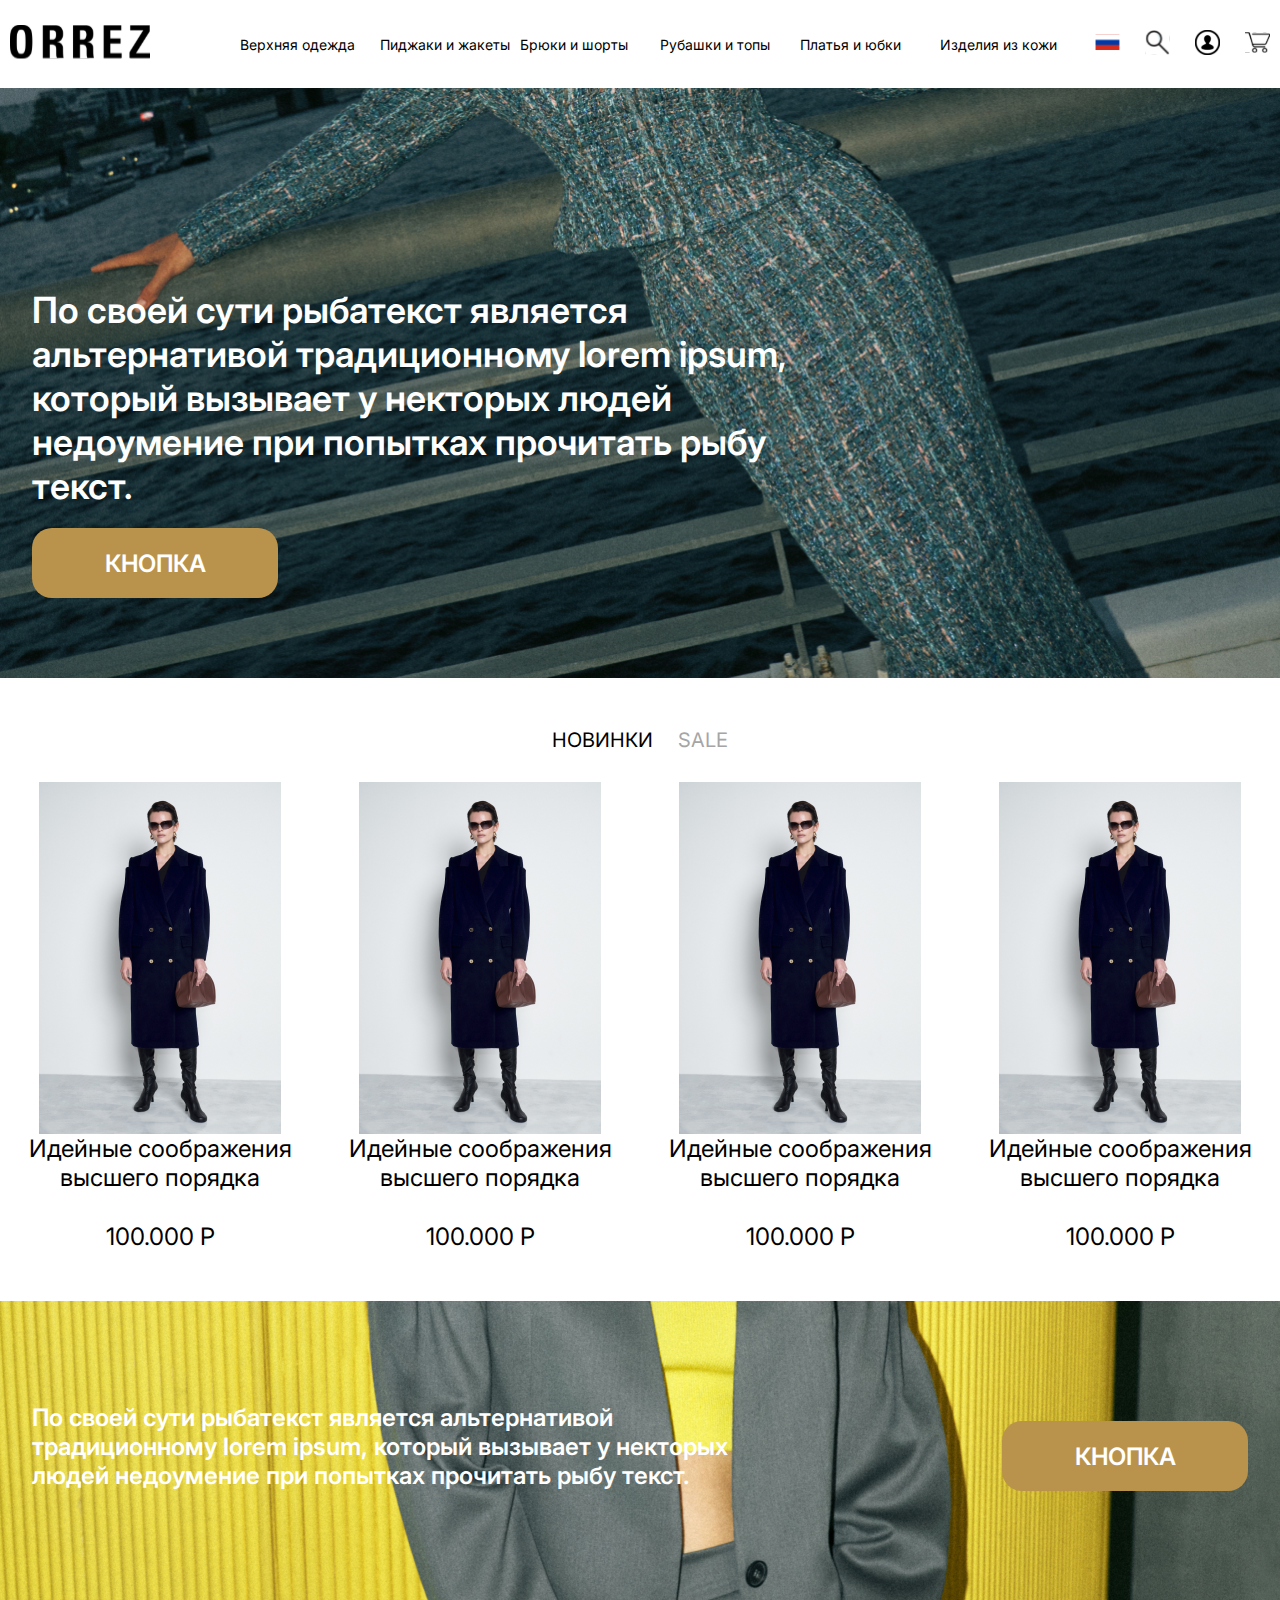
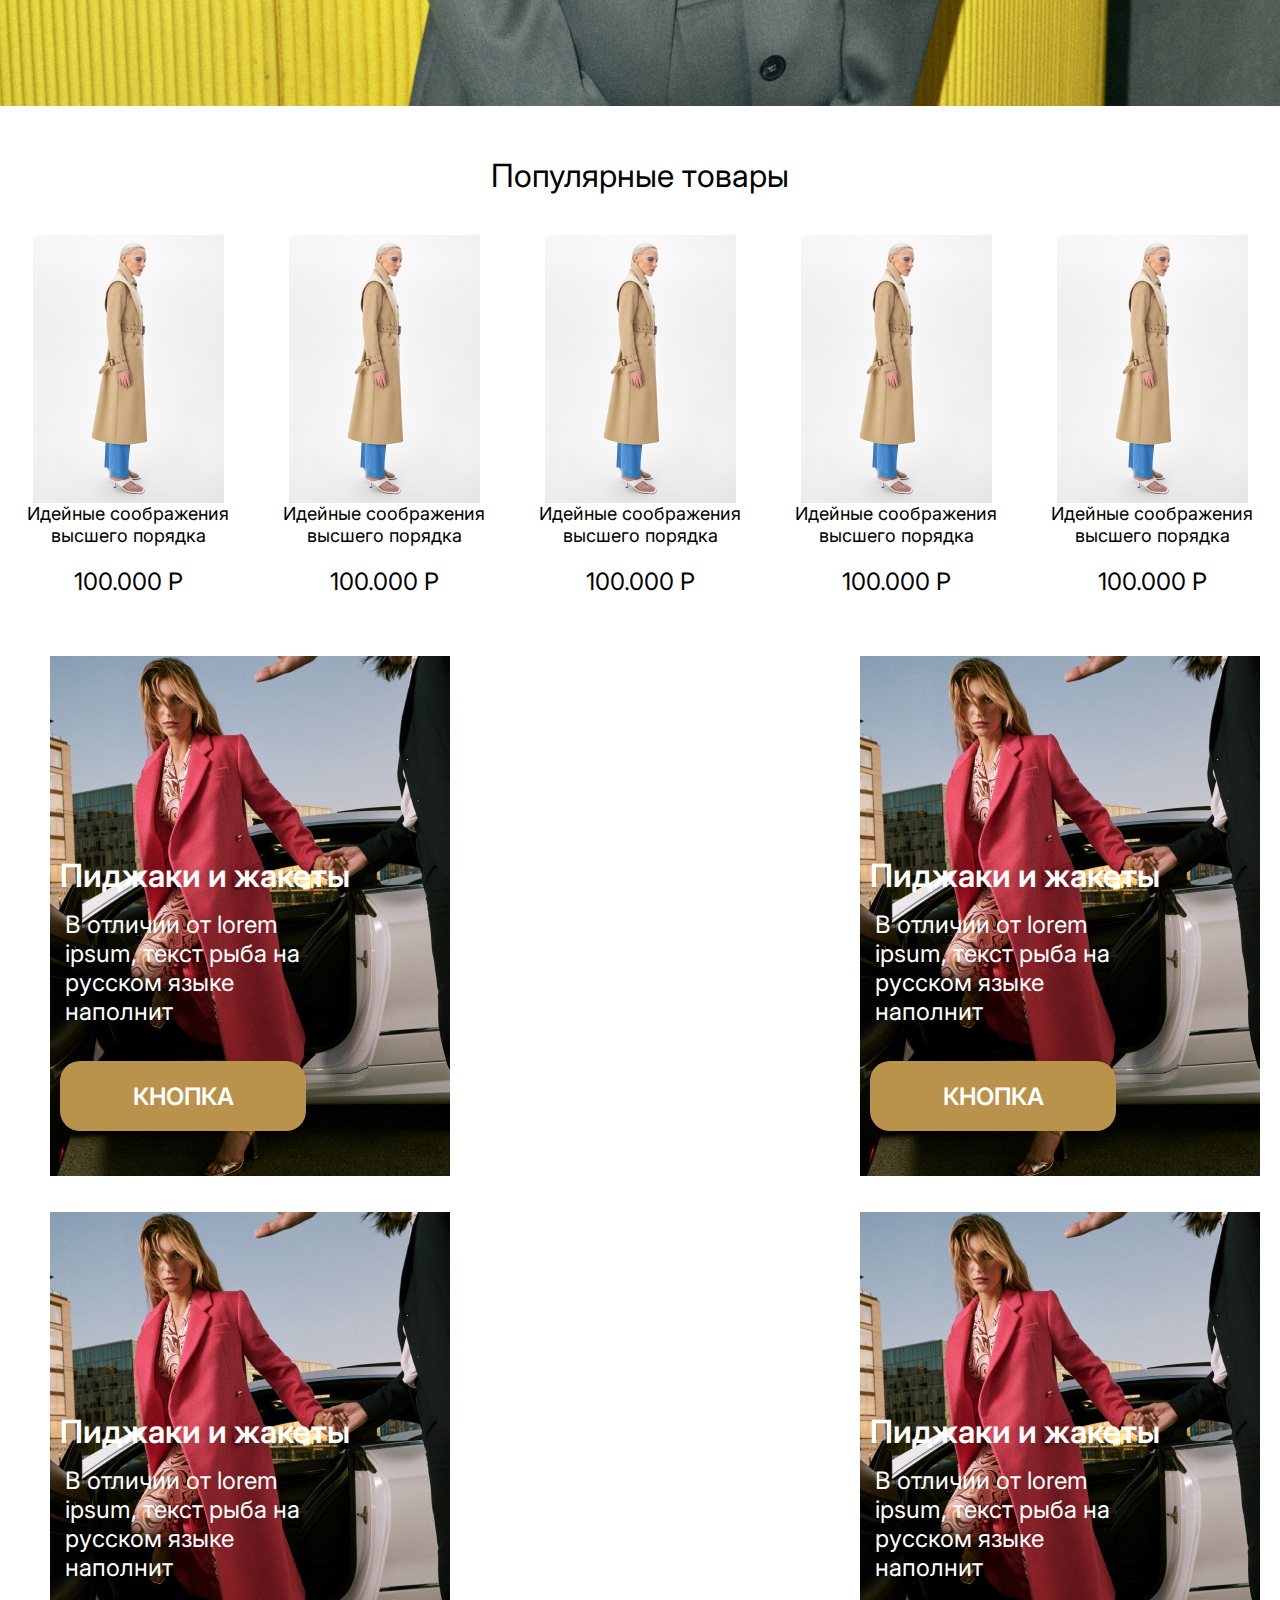
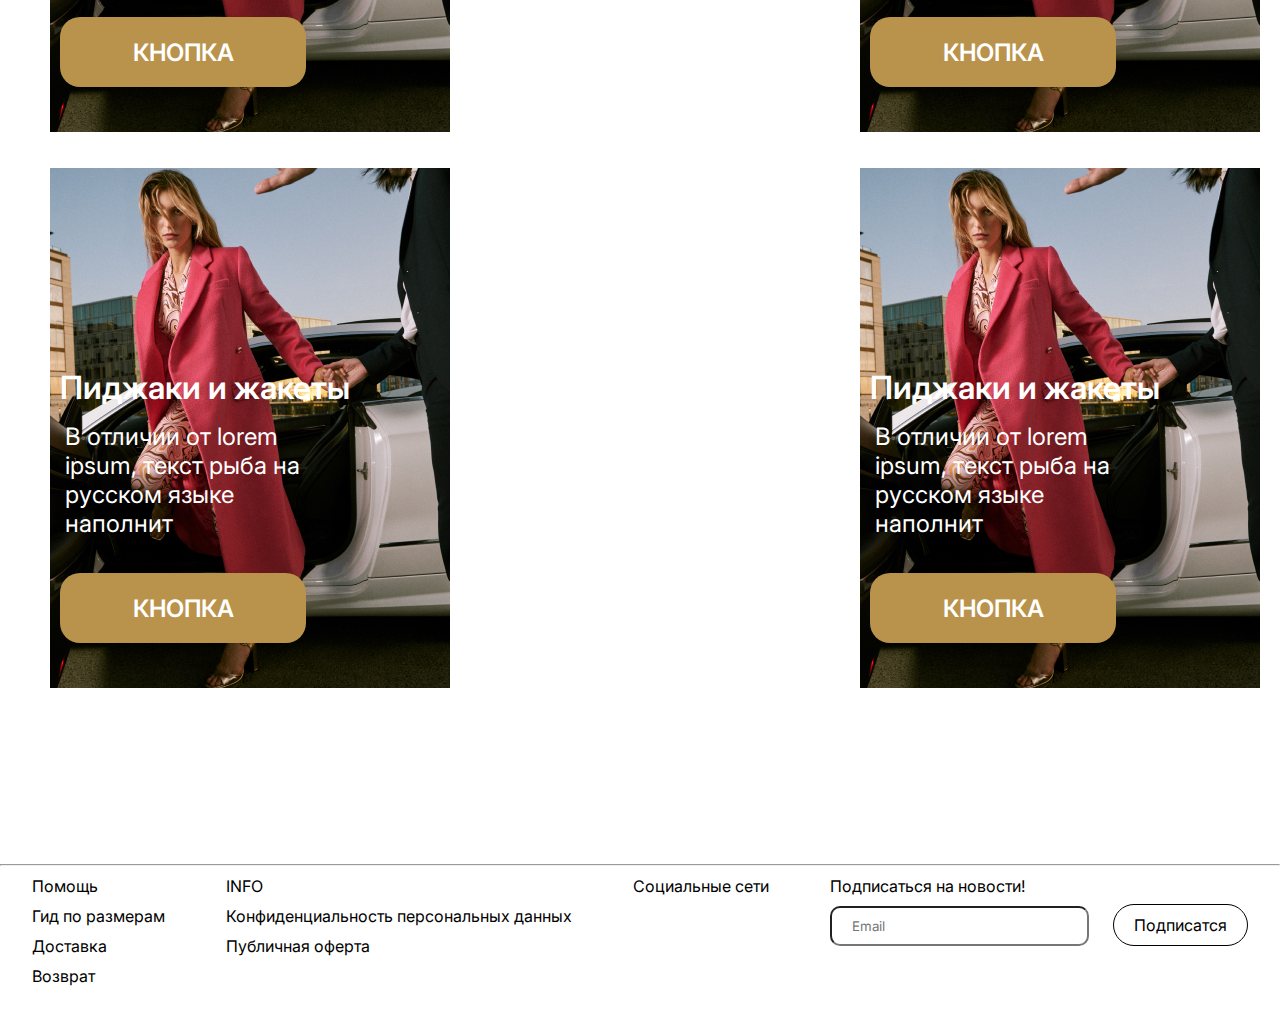
==== index.html @ cab346b0 "Add files via upload" ====
<!DOCTYPE html>
<html lang="en">

<head>
    <meta charset="UTF-8" />
    <meta http-equiv="X-UA-Compatible" content="IE=edge" />
    <meta name="viewport" content="width=device-width, initial-scale=1.0" />
    <link rel="preconnect" href="https://fonts.googleapis.com" />
    <link rel="preconnect" href="https://fonts.gstatic.com" crossorigin />
    <link href="https://fonts.googleapis.com/css2?family=Inter:wght@400;500;700;900&display=swap" rel="stylesheet" />
    <link rel="stylesheet" href="css/index.css" />
    <title>Frame 2</title>
</head>

<body>
    <header>
        <div class="header-container">
            <div class="header-flex">
                <nav>
                    <a class="nav-logo" href="index.html">
                        <img src="img/index/logo.svg" alt="" class="logo" />
                    </a>
                    <a class="nav-links" href="last.html">Верхняя одежда</a>
                    <a class="nav-links" href="last.html">Пиджаки и жакеты</a>
                    <a class="nav-links" href="last.html">Брюки и шорты</a>
                    <a class="nav-links" href="last.html">Рубашки и топы</a>
                    <a class="nav-links" href="last.html">Платья и юбки</a>
                    <a class="nav-links" href="last.html">Изделия из кожи</a>
                    <div class="nav-imgs">
                        <a><img src="img/index/language.svg" alt="" style="margin-left: 25px" /></a>
                        <a href="guide.html"> <img src="img/index/search.svg" alt="" /></a>
                        <a href="signin.html"> <img src="img/index/acount.svg" alt="" /></a>
                        <a href="store.html"><img src="img/index/store.svg" alt="" /></a>
                    </div>
                </nav>
            </div>
        </div>
        <div class="background">
            <div class="background-container">
                <div class="background-title">
                    По своей сути рыбатекст является альтернативой традиционному lorem ipsum, который вызывает у некторых людей недоумение при попытках прочитать рыбу текст.
                </div>
                <a href="tab.html"><button class="background-btn">КНОПКА</button></a>
            </div>
        </div>
    </header>
    <section class="sales">
        <div class="sales-container">
            <div class="sales-text">
                <a href="tab.html" style="color: #000;" class="sales-text-p1">НОВИНКИ</a>
                <a href="tab.html" class="sales-text-p2">SALE</a>
            </div>
            <div class="clothes-flex">
                <a class="clothes" href="tab.html">
                    <img src="img/index/clothe.png" alt="" />
                    <div class="clothes-text">Идейные соображения высшего порядка</div>
                    <div class="clothes-title">100.000 Р</div>
                </a>
                <a class="clothes" href="tab.html">
                    <img src="img/index/clothe.png" alt="" />
                    <div class="clothes-text">Идейные соображения высшего порядка</div>
                    <div class="clothes-title">100.000 Р</div>
                </a>
                <a class="clothes" href="tab.html">
                    <img src="img/index/clothe.png" alt="" />
                    <div class="clothes-text">Идейные соображения высшего порядка</div>
                    <div class="clothes-title">100.000 Р</div>
                </a>
                <a class="clothes" href="tab.html">
                    <img src="img/index/clothe.png" alt="" />
                    <div class="clothes-text">Идейные соображения высшего порядка</div>
                    <div class="clothes-title">100.000 Р</div>
                </a>
            </div>
        </div>
    </section>
    <section class="bed">
        <div class="bed-container">
            <div class="bed-flex">
                <div class="bed-text">
                    По своей сути рыбатекст является альтернативой традиционному lorem ipsum, который вызывает у некторых людей недоумение при попытках прочитать рыбу текст.
                </div>
                <a href="tab.html"><button class="background-btn">КНОПКА</button></a>
            </div>
        </div>
    </section>
    <section class="popular">
        <div class="popular-container">
            <div class="popular-flex">
                <div class="popular-title">Популярные товары</div>
                <div class="popular-cards">
                    <a href="tab.html" class="popular-card">
                        <img src="img/index/popular.png" alt="" />
                        <div class="popular-card-title">
                            Идейные соображения высшего порядка
                        </div>
                        <div class="popular-card-price">100.000 Р</div>
                    </a>
                    <a href="tab.html" class="popular-card">
                        <img src="img/index/popular.png" alt="" />
                        <div class="popular-card-title">
                            Идейные соображения высшего порядка
                        </div>
                        <div class="popular-card-price">100.000 Р</div>
                    </a>
                    <a href="tab.html" class="popular-card">
                        <img src="img/index/popular.png" alt="" />
                        <div class="popular-card-title">
                            Идейные соображения высшего порядка
                        </div>
                        <div class="popular-card-price">100.000 Р</div>
                    </a>
                    <a href="tab.html" class="popular-card">
                        <img src="img/index/popular.png" alt="" />
                        <div class="popular-card-title">
                            Идейные соображения высшего порядка
                        </div>
                        <div class="popular-card-price">100.000 Р</div>
                    </a>
                    <a href="tab.html" class="popular-card">
                        <img src="img/index/popular.png" alt="" />
                        <div class="popular-card-title">
                            Идейные соображения высшего порядка
                        </div>
                        <div class="popular-card-price">100.000 Р</div>
                    </a>
                </div>
            </div>
        </div>
    </section>
    <div class="jackets">
        <div class="jackets-container">
            <div class="jackets-flex">
                <a href="last.html" class="jackets-p1">
                    <div class="jackets-title">Пиджаки и жакеты</div>
                    <div class="jackets-text">
                        В отличии от lorem ipsum, текст рыба на русском языке наполнит
                    </div>
                    <button href="last.html" class="jackets-btn">КНОПКА</button>
                </a>
                <a href="last.html" class="jackets-p1">
                    <div class="jackets-title">Пиджаки и жакеты</div>
                    <div class="jackets-text">
                        В отличии от lorem ipsum, текст рыба на русском языке наполнит
                    </div>
                    <button href="last.html" class="jackets-btn">КНОПКА</button>
                </a>
                <a href="last.html" class="jackets-p1">
                    <div class="jackets-title">Пиджаки и жакеты</div>
                    <div class="jackets-text">
                        В отличии от lorem ipsum, текст рыба на русском языке наполнит
                    </div>
                    <button href="last.html" class="jackets-btn">КНОПКА</button>
                </a>
                <a href="last.html" class="jackets-p1">
                    <div class="jackets-title">Пиджаки и жакеты</div>
                    <div class="jackets-text">
                        В отличии от lorem ipsum, текст рыба на русском языке наполнит
                    </div>
                    <button href="last.html" class="jackets-btn">КНОПКА</button>
                </a>
                <a href="last.html" class="jackets-p1">
                    <div class="jackets-title">Пиджаки и жакеты</div>
                    <div class="jackets-text">
                        В отличии от lorem ipsum, текст рыба на русском языке наполнит
                    </div>
                    <button href="last.html" class="jackets-btn">КНОПКА</button>
                </a>
                <a href="last.html" class="jackets-p1">
                    <div class="jackets-title">Пиджаки и жакеты</div>
                    <div class="jackets-text">
                        В отличии от lorem ipsum, текст рыба на русском языке наполнит
                    </div>
                    <button href="last.html" class="jackets-btn">КНОПКА</button>
                </a>

            </div>
        </div>
    </div>

    <footer>
        <hr style="margin-bottom:10px;" />

        <div class="footer-container">
            <div class="footer-flex">
                <div class="help">
                    <a class="help-title" style="margin-top: 10px;color: #000;">Помощь</a>
                    <a href="guide.html" class="gid" style="margin-top: 10px;">Гид по размерам</a>
                    <div class="deliver" style="margin-top: 10px;">Доставка</div>
                    <div class="giveback" style="margin-top: 10px;">Возврат</div>


                </div>
                <div class="info">
                    <div class="info-title style=" margin-top: 10px; "">INFO</div>
                    <div class="conf" style="margin-top: 10px;">Конфиденциальность персональных данных</div>
                    <div class="offer" style="margin-top: 10px;">Публичная оферта</div>
                </div>
                <div class="medias">
                    <a class="medias-title" style="color: #000;" href="map.html">Социальные сети</a>
                </div>
                <div class="subscribe">
                    <a href="map.html" class="subcribe-title" style="color: #000;">Подписаться на новости!</a>
                    <div class="but">
                        <input type="text" class="subscribe-inp" placeholder="Email" />
                        <a href="map.html" class="subscribe-btn">Подписатся</a>
                    </div>
                </div>
            </div>
        </div>
    </footer>
</body>

</html>
---- css/index.css ----
* {
    margin: 0;
    padding: 0;
    box-sizing: border-box;
    font-family: "Inter", sans-serif;
}

a {
    text-decoration: none;
}

header {
    margin-top: 15px;
}

nav {
    display: flex;
    align-items: center;
    margin: auto;
    justify-content: space-between;
    padding: 10px;
}

.nav-imgs img {
    width: 25px;
    height: 25px;
}

.gid {
    color: #000;
    display: block;
}

.bed {
    min-height: 405px;
}

.nav-logo {
    margin-right: 80px;
}

.nav-links {
    margin-left: 10px;
    font-style: normal;
    font-weight: 400;
    font-size: 14px;
    line-height: 19px;
    color: #000000;
    width: 135px;
}

.nav-imgs {
    display: flex;
    justify-content: center;
    align-items: center;
}

.nav-imgs img {
    margin-left: 25px;
}

.background {
    margin-top: 15px;
    background-image: url(/img/index/backgorund.png);
    background-position: left top;
    padding-bottom: 100px;
    background-repeat: no-repeat;
    background-size: cover;
    height: 590px;
}

.background-container {
    max-width: 95%;
    margin: auto;
}

.background-title {
    padding-top: 200px;
    font-style: normal;
    font-weight: 600;
    font-size: 36px;
    width: 763px;
    line-height: 44px;
    color: #ffffff;
}

.background-btn {
    width: 246px;
    background: #b9934c;
    -moz-border-radius: 20px;
    -webkit-border-radius: 20px;
    -khtml-border-radius: 20px;
    border-radius: 20px;
    behavior: url(border-radius.htc);
    height: 70px;
    font-style: normal;
    font-weight: 600;
    font-size: 24px;
    line-height: 29px;
    margin-top: 20px;
    color: #ffffff;
    border: none;
    cursor: pointer;
}

.sales {
    margin-top: 50px;
}

.sales-container {}

.clothes-flex {
    display: flex;
    align-items: center;
}

.sales-text {
    display: flex;
    justify-content: center;
    align-items: center;
    margin-bottom: 30px;
}

.sales-text-p1 {
    margin-right: 25px;
    font-style: normal;
    font-weight: 400;
    font-size: 20px;
    line-height: 24px;
    color: #000000;
}

.sales-text-p2 {
    font-style: normal;
    font-weight: 400;
    font-size: 20px;
    line-height: 24px;
    color: #a5a5a5;
}

.clothes {
    display: flex;
    flex-direction: column;
    justify-content: space-between;
}

.clothes img {
    max-width: 242px;
    max-height: 352px;
    margin: auto;
}

.clothes-text {
    font-style: normal;
    font-weight: 400;
    font-size: 24px;
    line-height: 29px;
    text-align: center;
    color: #000000;
}

.clothes-title {
    font-style: normal;
    font-weight: 400;
    font-size: 24px;
    line-height: 29px;
    text-align: center;
    color: #000000;
    margin-top: 30px;
}

.bed {
    margin-top: 50px;
    background-image: url(/img/index/bed.png);
    background-position: center;
    background-repeat: no-repeat;
    padding-bottom: 120px;
    background-size: cover;
}

.bed-container {
    width: 95%;
    margin: auto;
}

.bed-flex {
    display: flex;
    justify-content: space-between;
    align-items: center;
    padding-top: 100px;
}

.bed-text {
    font-style: normal;
    font-weight: 600;
    font-size: 24px;
    line-height: 29px;
    color: #ffffff;
    width: 763px;
}

.popular {
    margin-top: 50px;
}

.popular-title {
    font-style: normal;
    font-weight: 400;
    font-size: 32px;
    line-height: 39px;
    text-align: center;
    color: #000000;
}

.popular-container {
    margin: auto;
}

.popular-cards {
    display: flex;
    justify-content: center;
    margin-top: 30px;
}

.popular-card {
    padding: 10px;
    display: flex;
    flex-direction: column;
}

.popular-card img {
    width: 191px;
    margin: auto;
    height: 268px;
}

.popular-card-title {
    font-style: normal;
    font-weight: 400;
    font-size: 18px;
    line-height: 22px;
    text-align: center;
    color: #000000;
}

.popular-card-price {
    font-style: normal;
    font-weight: 400;
    font-size: 24px;
    line-height: 29px;
    text-align: center;
    color: #000000;
    margin-top: 20px;
}

.jackets {
    margin-top: 30px;
}

.jackets-container {
    max-width: 1920px;
    margin: auto;
}

.jackets-flex {
    display: flex;
    justify-content: space-between;
    flex-wrap: wrap;
    padding: 20px;
}

.jackets-p1 {
    background-image: url(/img/index/jackets.png);
    width: 400px;
    height: 556px;
    background-repeat: no-repeat;
    margin-left: 30px;
}

.jackets-title {
    font-style: normal;
    font-weight: 600;
    font-size: 32px;
    line-height: 39px;
    color: #ffffff;
    padding-top: 200px;
    padding-left: 10px;
}

.jackets-text {
    font-style: normal;
    font-weight: 400;
    font-size: 24px;
    line-height: 29px;
    color: #ffffff;
    width: 306px;
    padding: 15px;
}

.jackets-btn {
    width: 246px;
    background: #b9934c;
    -moz-border-radius: 20px;
    -webkit-border-radius: 20px;
    -khtml-border-radius: 20px;
    border-radius: 20px;
    behavior: url(border-radius.htc);
    height: 70px;
    font-style: normal;
    font-weight: 600;
    font-size: 24px;
    line-height: 29px;
    margin-top: 20px;
    color: #ffffff;
    border: none;
    cursor: pointer;
    margin-left: 10px;
}

footer {
    margin-top: 120px;
    margin-bottom: 50px;
}

.footer-container {
    margin: auto;
    width: 95%;
}

.footer-flex {
    display: flex;
    justify-content: space-between;
}

.subscribe-inp {
    margin-top: 10px;
    -moz-border-radius: 10px;
    -webkit-border-radius: 10px;
    -khtml-border-radius: 10px;
    border-radius: 10px;
    behavior: url(border-radius.htc);
    padding: 10px 20px;
}

.subscribe-btn {
    font-style: normal;
    font-weight: 400;
    font-size: 16px;
    line-height: 19px;
    color: #000000;
    background: #ffffff;
    border: 1px solid #000000;
    box-sizing: border-box;
    -moz-border-radius: 30px;
    -webkit-border-radius: 30px;
    -khtml-border-radius: 30px;
    border-radius: 30px;
    behavior: url(border-radius.htc);
    padding: 10px 20px;
    cursor: pointer;
    margin-left: 20px;
}
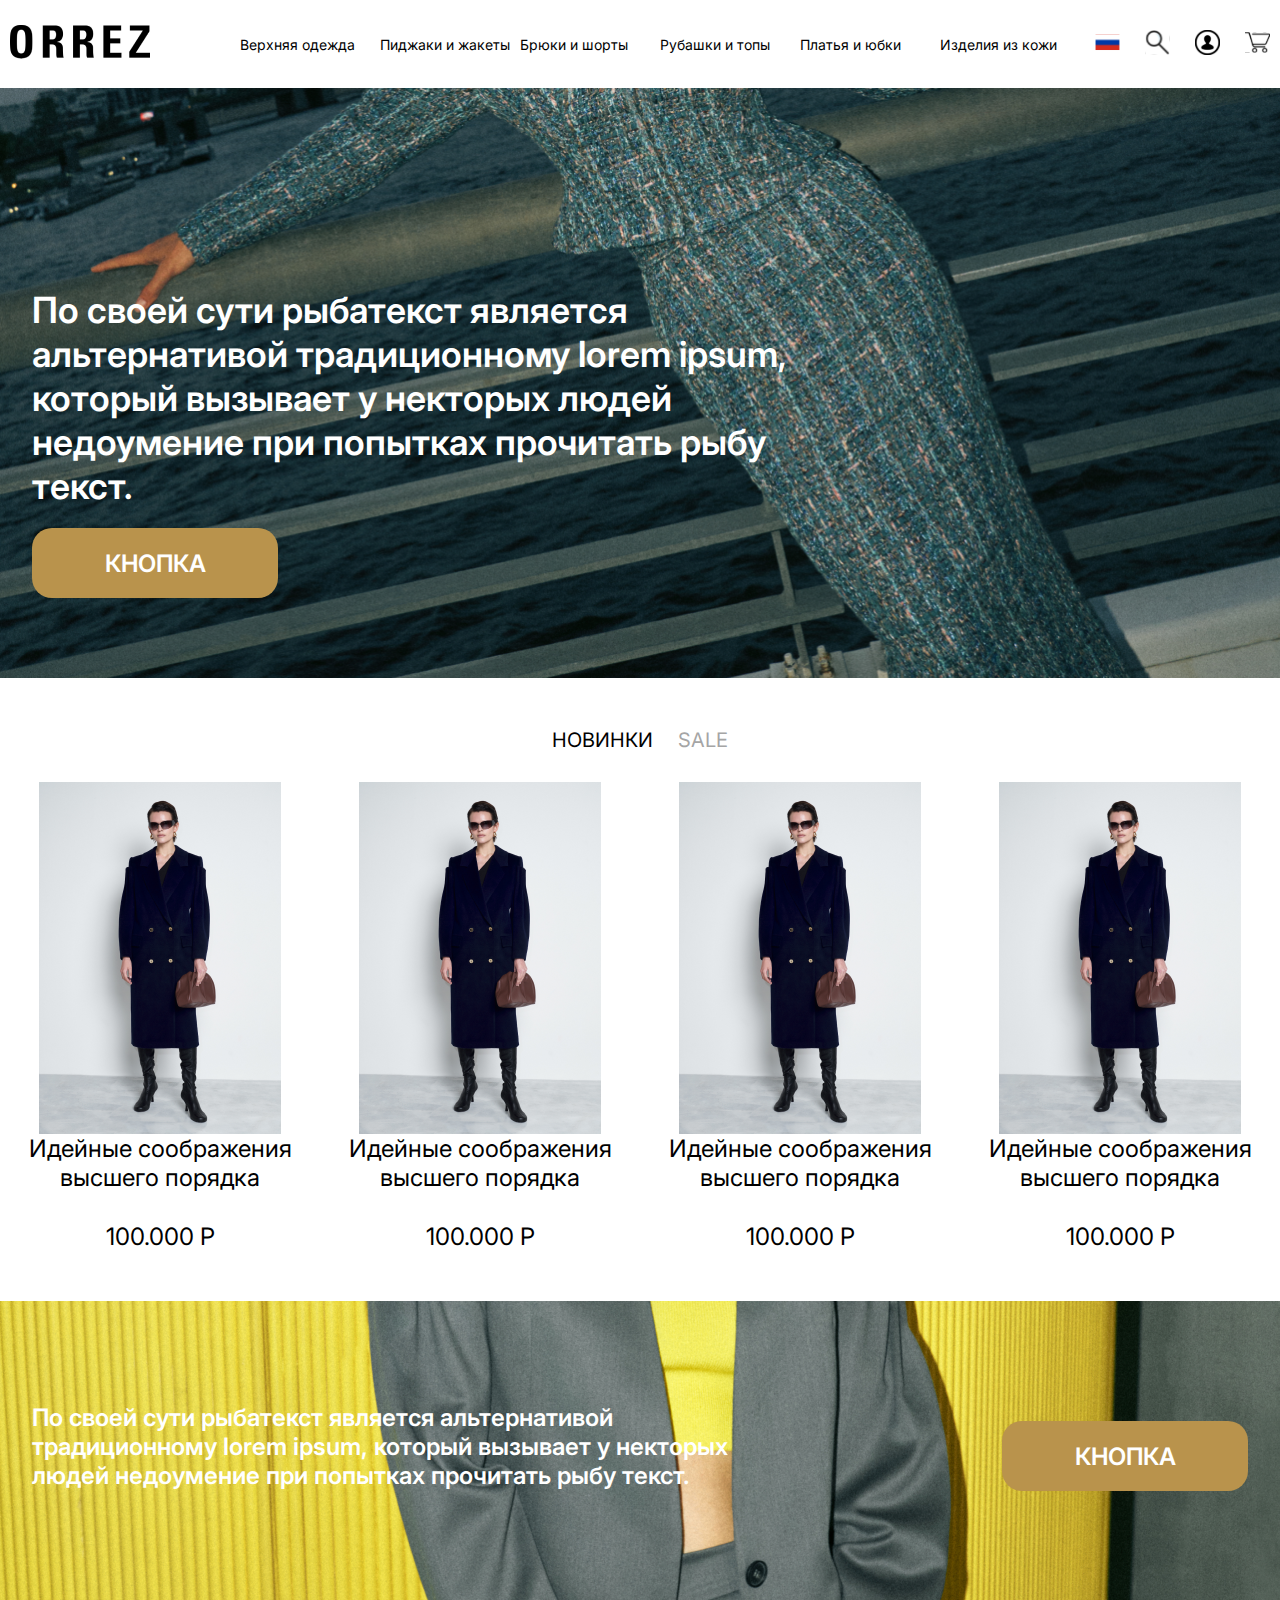
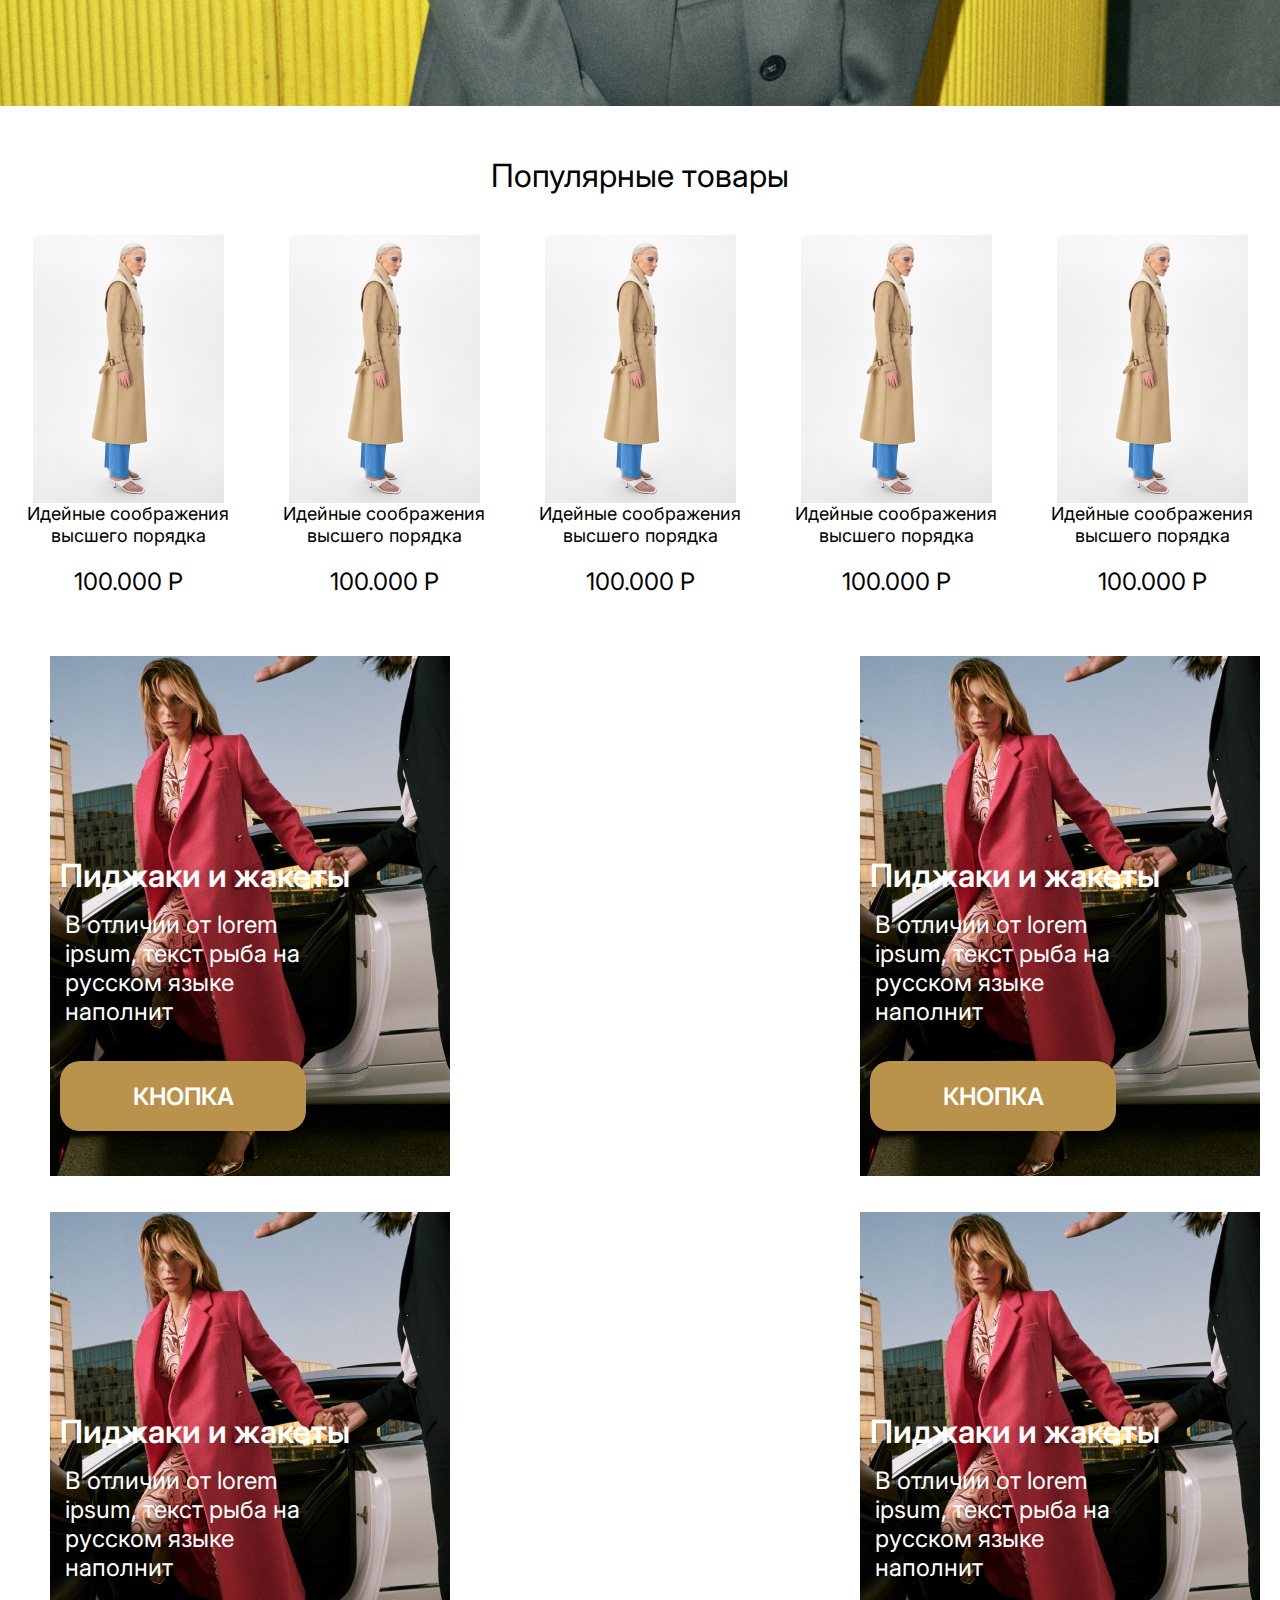
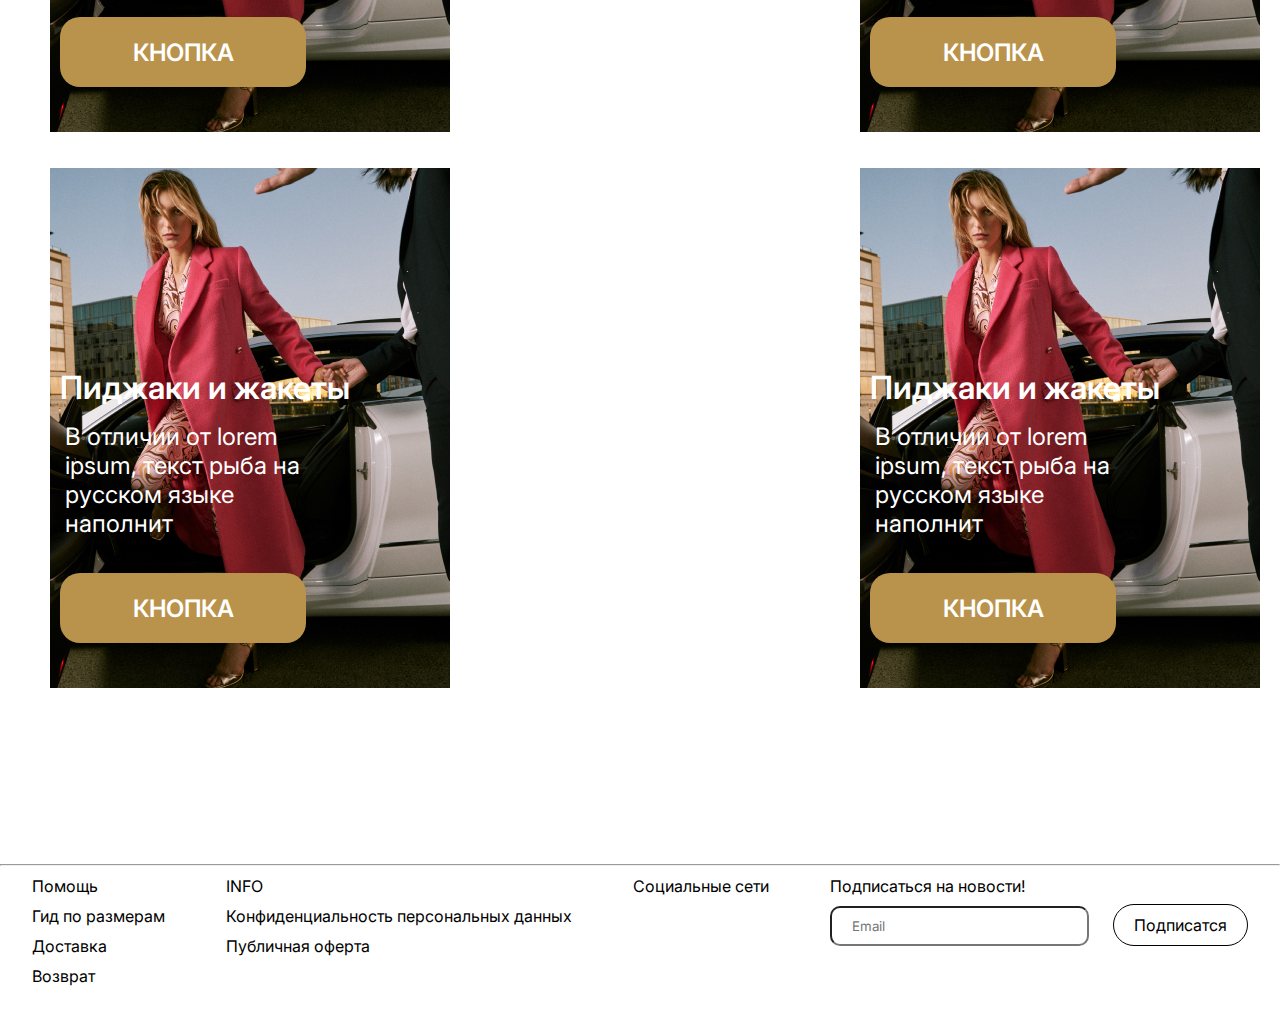
==== commit b41a5c51: "Add files via upload" ====
--- a/index.html
+++ b/index.html
@@ -18,7 +18,7 @@
             <div class="header-flex">
                 <nav>
                     <a class="nav-logo" href="index.html">
-                        <img src="img/index/logo.svg" alt="" class="logo" />
+                        <img src="img/index/logo.png" alt="" class="logo" />
                     </a>
                     <a class="nav-links" href="last.html">Верхняя одежда</a>
                     <a class="nav-links" href="last.html">Пиджаки и жакеты</a>
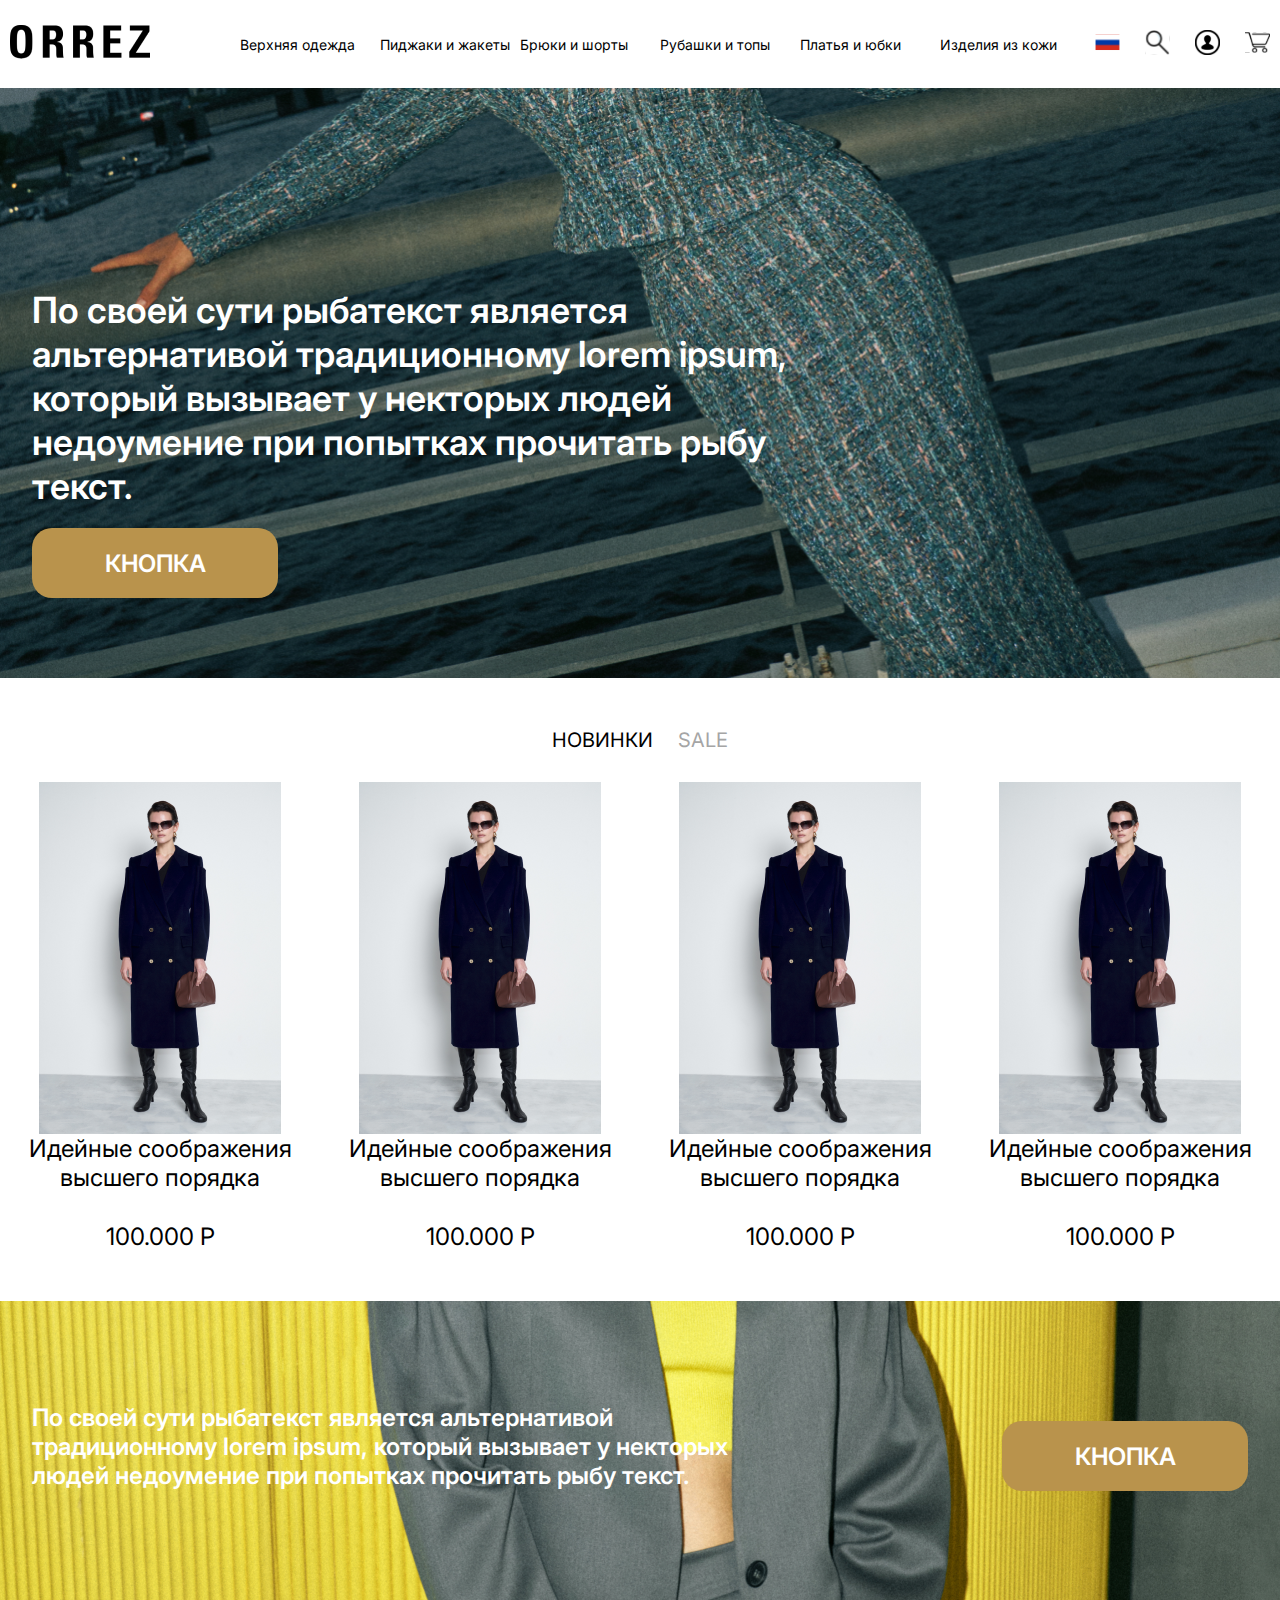
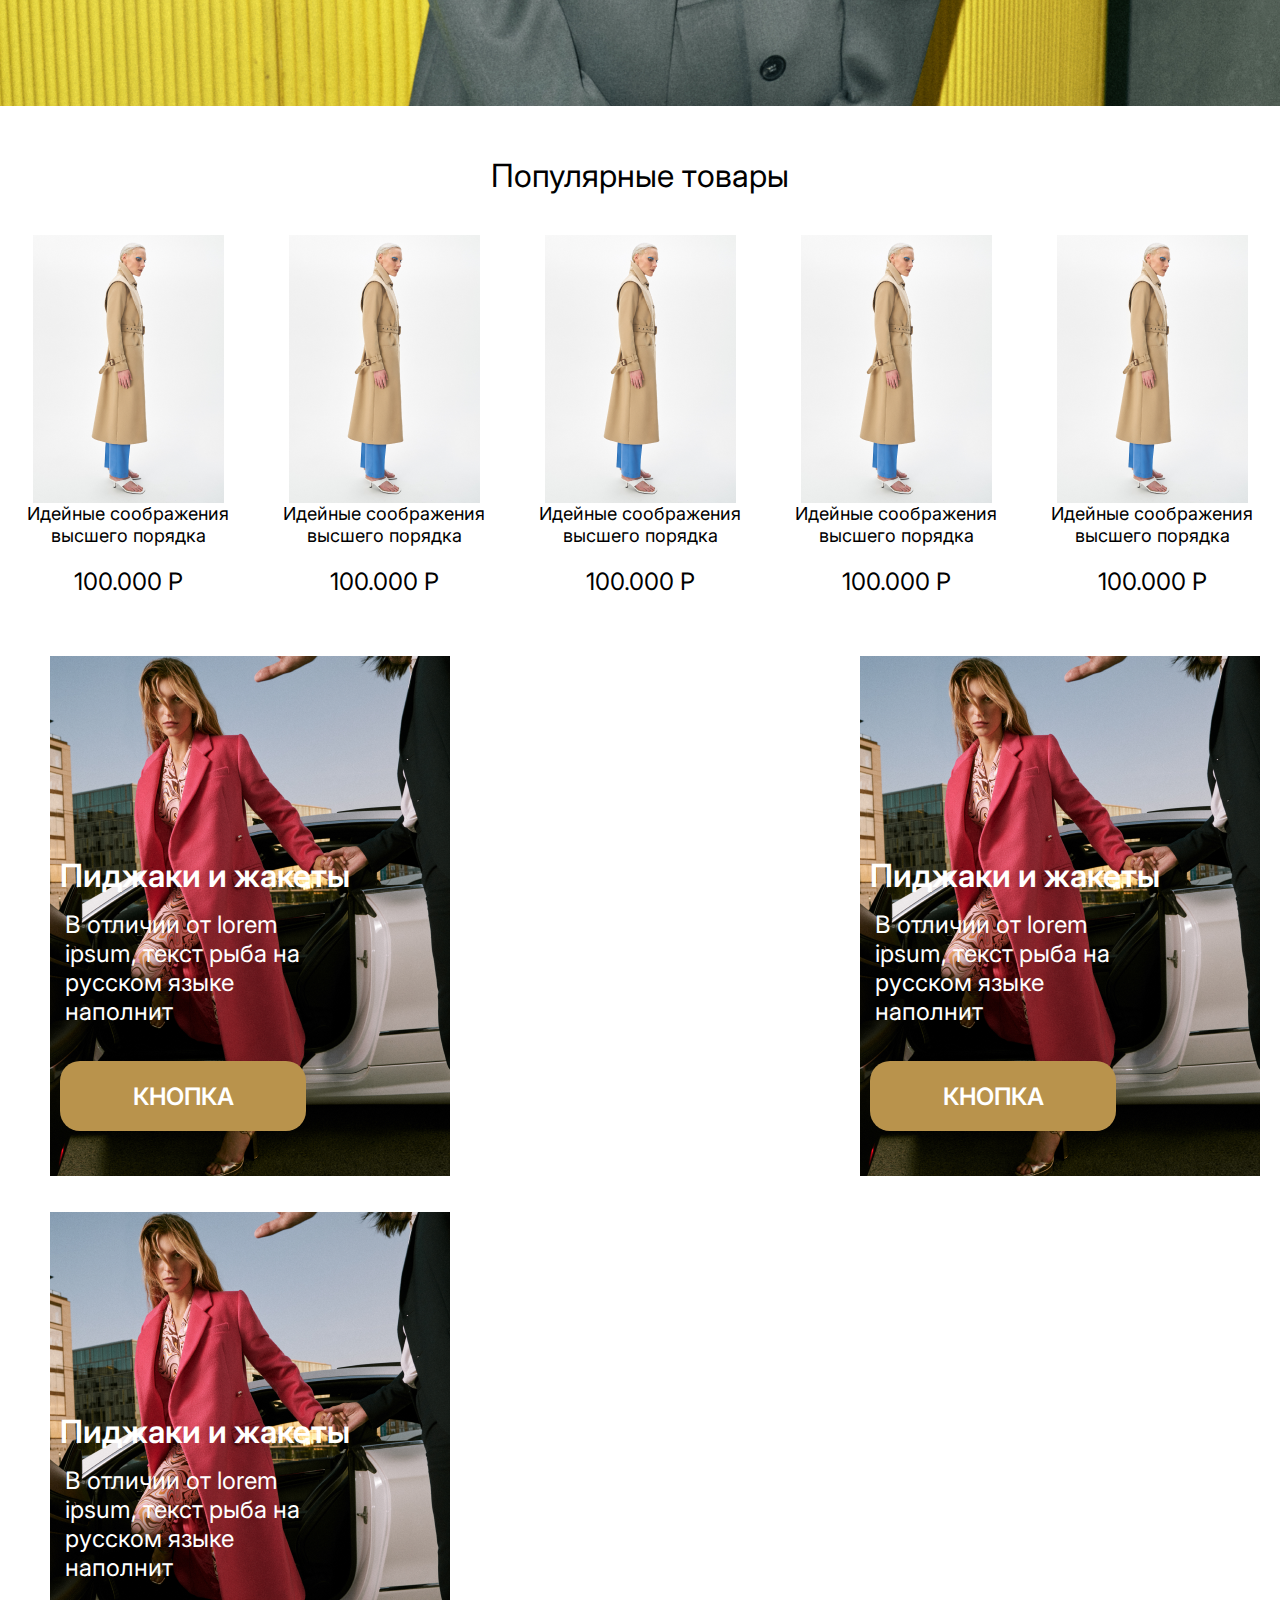
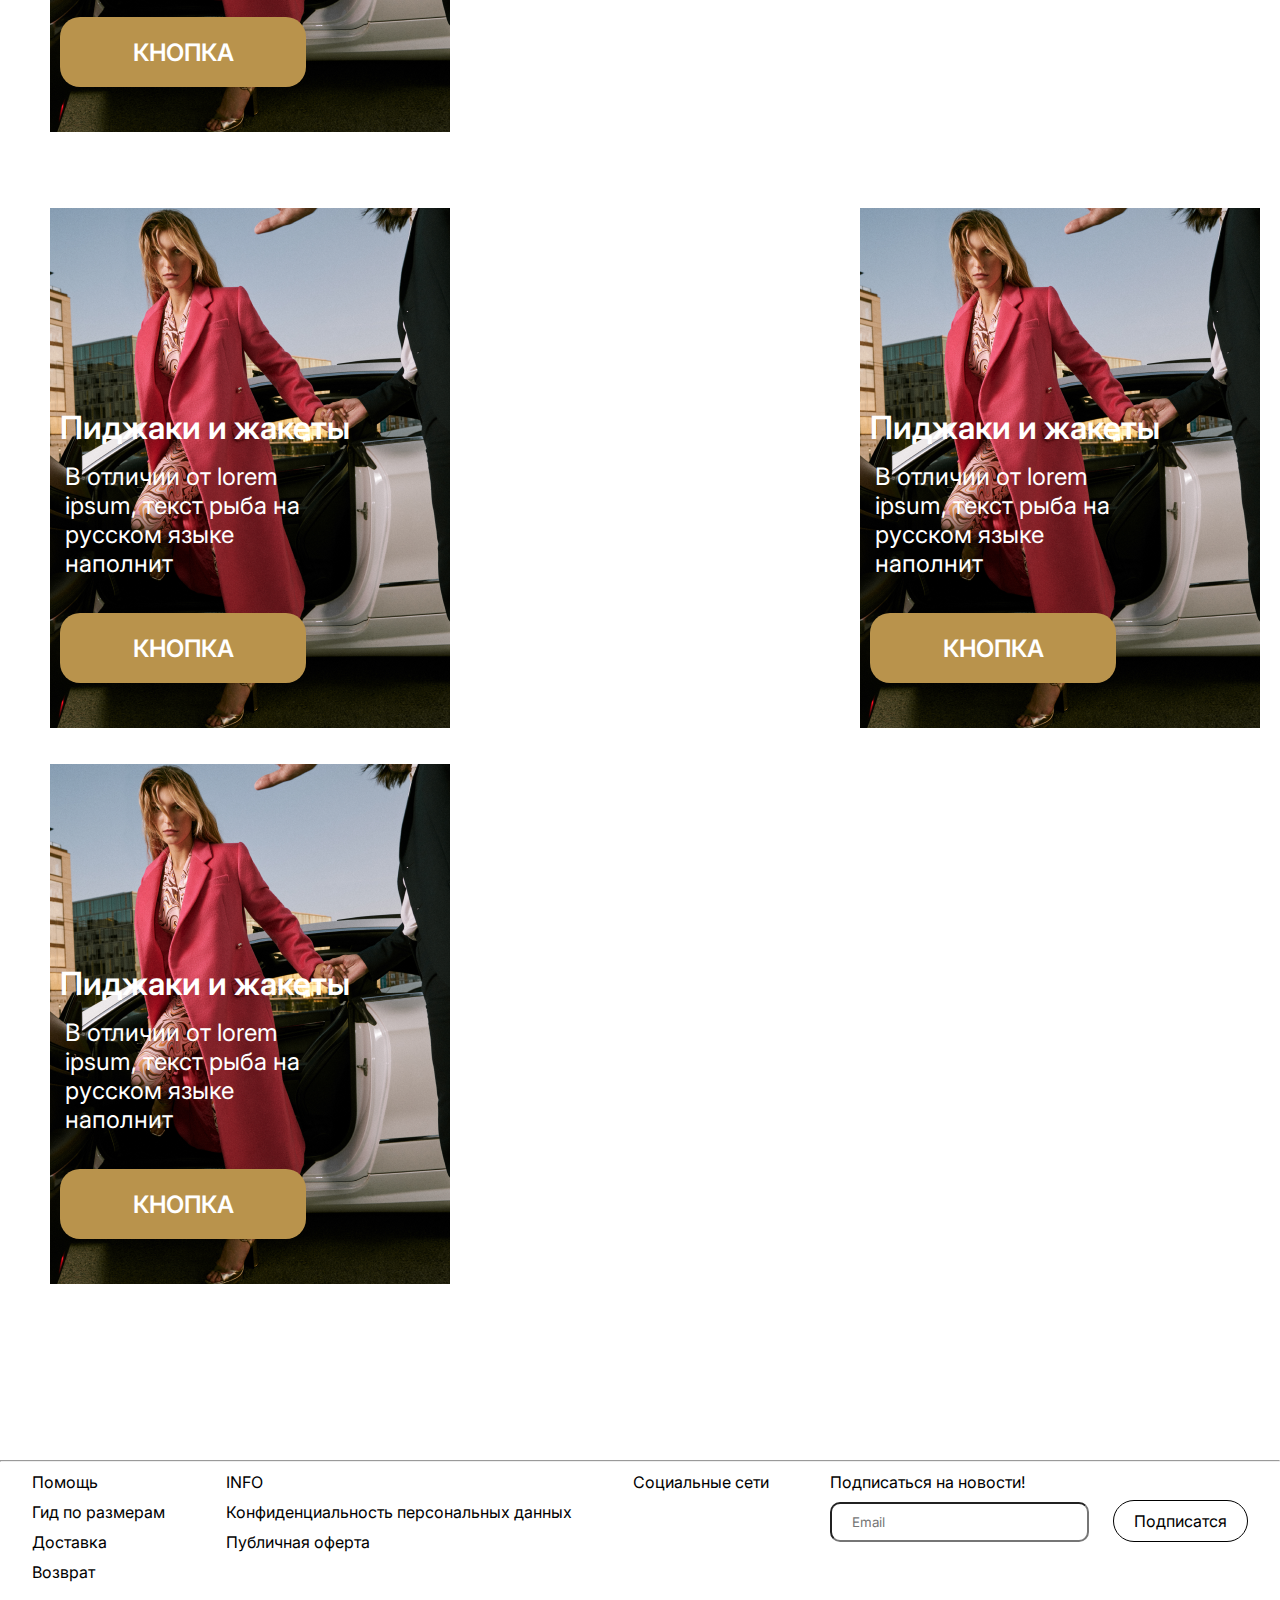
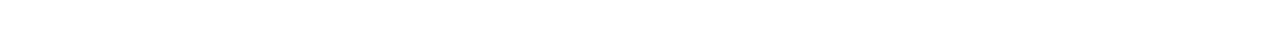
==== commit 0a4c3124: "Add files via upload" ====
--- a/index.html
+++ b/index.html
@@ -152,28 +152,30 @@
                     </div>
                     <button href="last.html" class="jackets-btn">КНОПКА</button>
                 </a>
-                <a href="last.html" class="jackets-p1">
-                    <div class="jackets-title">Пиджаки и жакеты</div>
-                    <div class="jackets-text">
-                        В отличии от lorem ipsum, текст рыба на русском языке наполнит
-                    </div>
-                    <button href="last.html" class="jackets-btn">КНОПКА</button>
-                </a>
-                <a href="last.html" class="jackets-p1">
-                    <div class="jackets-title">Пиджаки и жакеты</div>
-                    <div class="jackets-text">
-                        В отличии от lorem ipsum, текст рыба на русском языке наполнит
-                    </div>
-                    <button href="last.html" class="jackets-btn">КНОПКА</button>
-                </a>
-                <a href="last.html" class="jackets-p1">
-                    <div class="jackets-title">Пиджаки и жакеты</div>
-                    <div class="jackets-text">
-                        В отличии от lorem ipsum, текст рыба на русском языке наполнит
-                    </div>
-                    <button href="last.html" class="jackets-btn">КНОПКА</button>
-                </a>
-
+
+            </div>
+            <div class="jackets-flex">
+                <a href="last.html" class="jackets-p1">
+                    <div class="jackets-title">Пиджаки и жакеты</div>
+                    <div class="jackets-text">
+                        В отличии от lorem ipsum, текст рыба на русском языке наполнит
+                    </div>
+                    <button href="last.html" class="jackets-btn">КНОПКА</button>
+                </a>
+                <a href="last.html" class="jackets-p1">
+                    <div class="jackets-title">Пиджаки и жакеты</div>
+                    <div class="jackets-text">
+                        В отличии от lorem ipsum, текст рыба на русском языке наполнит
+                    </div>
+                    <button href="last.html" class="jackets-btn">КНОПКА</button>
+                </a>
+                <a href="last.html" class="jackets-p1">
+                    <div class="jackets-title">Пиджаки и жакеты</div>
+                    <div class="jackets-text">
+                        В отличии от lorem ipsum, текст рыба на русском языке наполнит
+                    </div>
+                    <button href="last.html" class="jackets-btn">КНОПКА</button>
+                </a>
             </div>
         </div>
     </div>
--- a/css/index.css
+++ b/css/index.css
@@ -359,4 +359,8 @@
     padding: 10px 20px;
     cursor: pointer;
     margin-left: 20px;
+}
+
+.jackets-flex-wrapper {
+    display: block;
 }